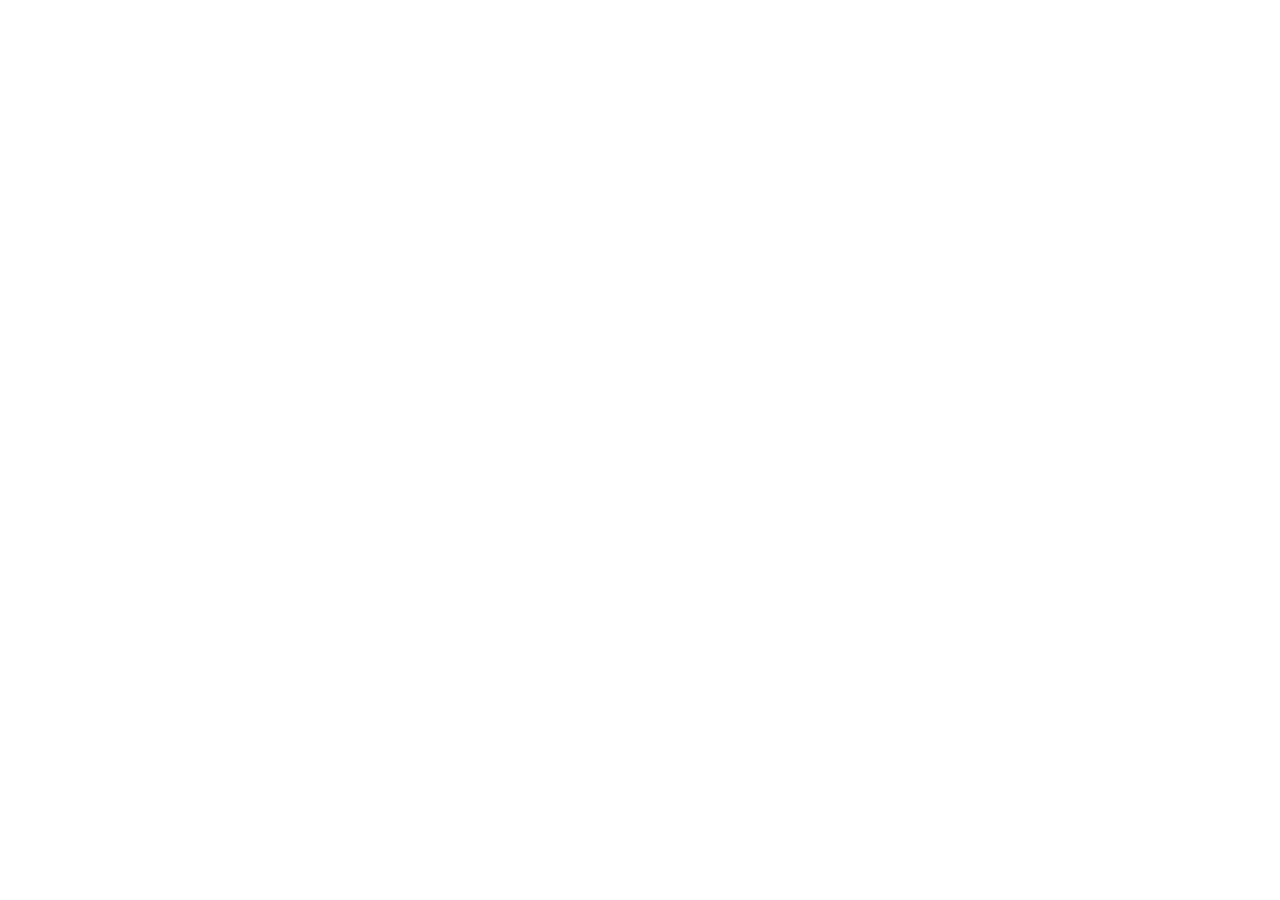
==== index.html @ bbce87a4 "Initial project structure" ====
<!DOCTYPE html>
<html lang="en">
<head>
  <meta charset="UTF-8">
  <meta name="viewport" content="width=device-width, initial-scale=1.0">
  <title>NovaCart - E-Commerce Company</title>
</head>
<body>
  
</body>
</html>
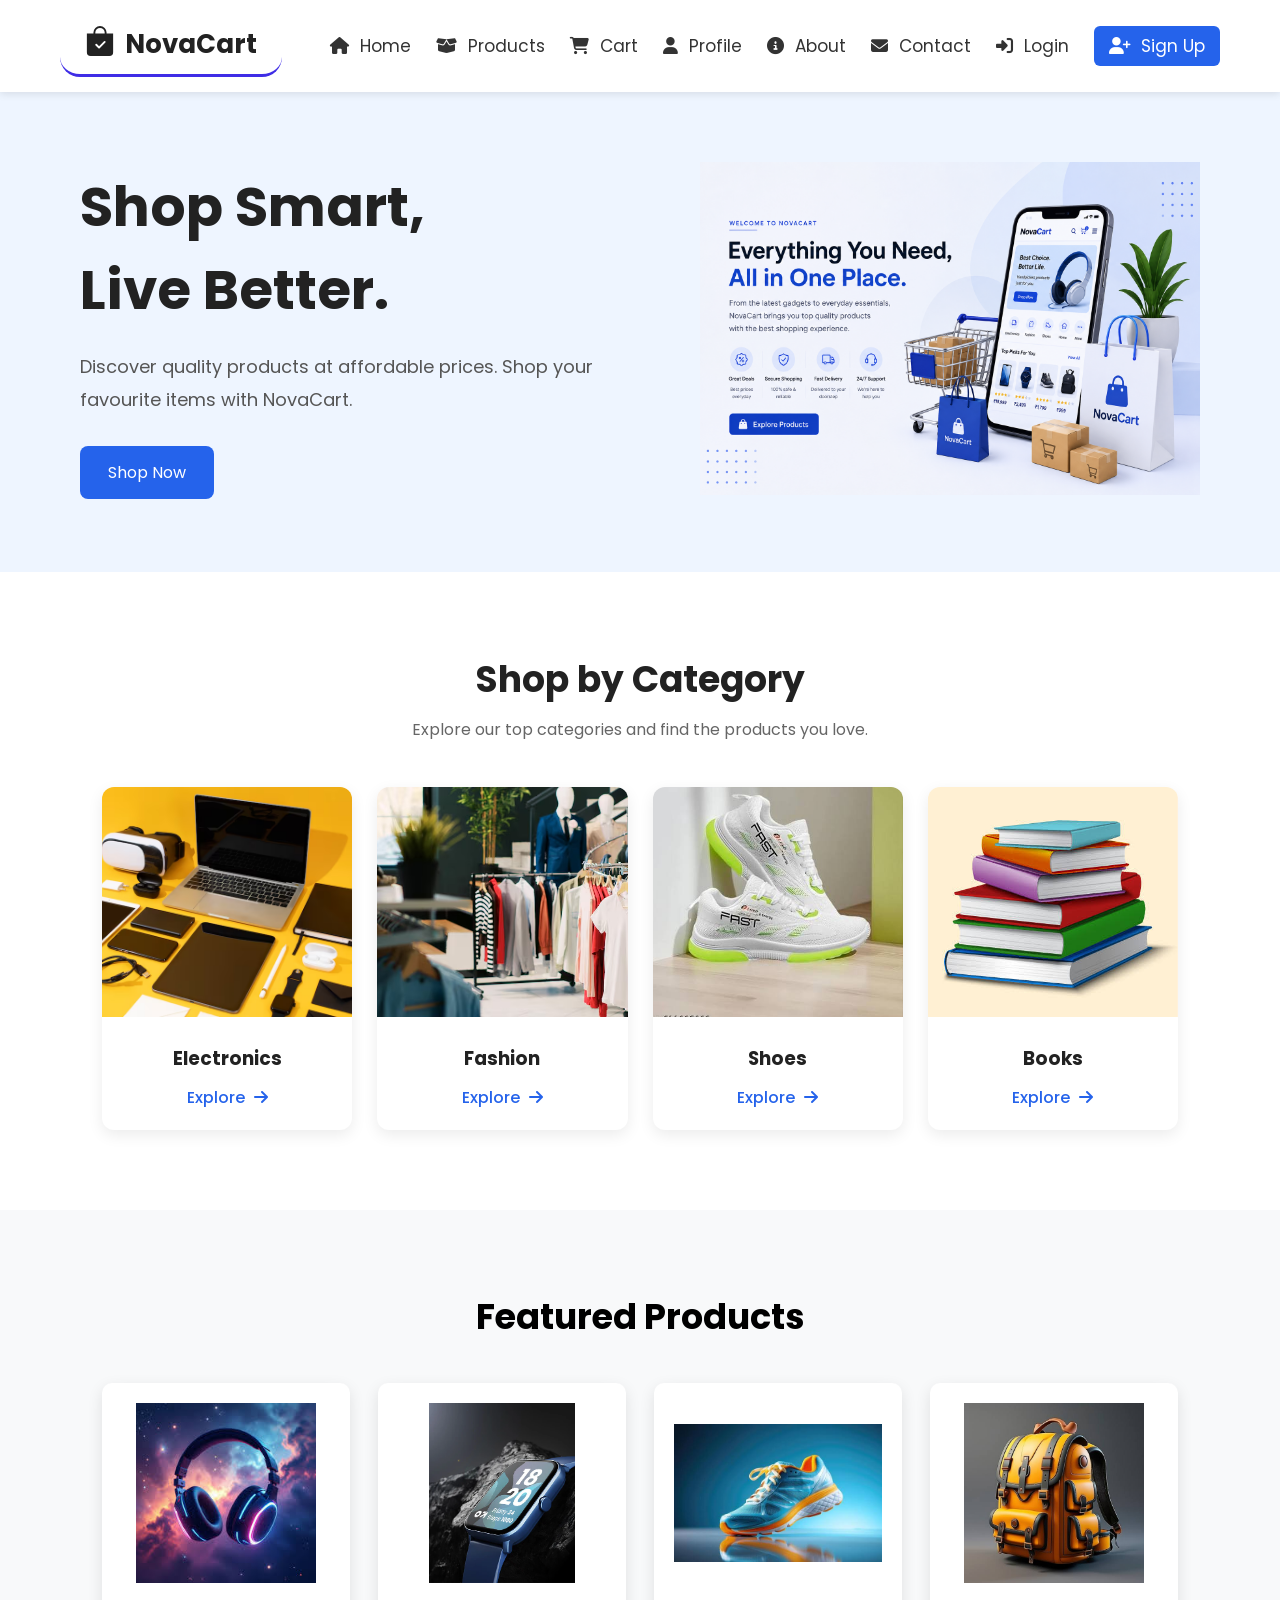
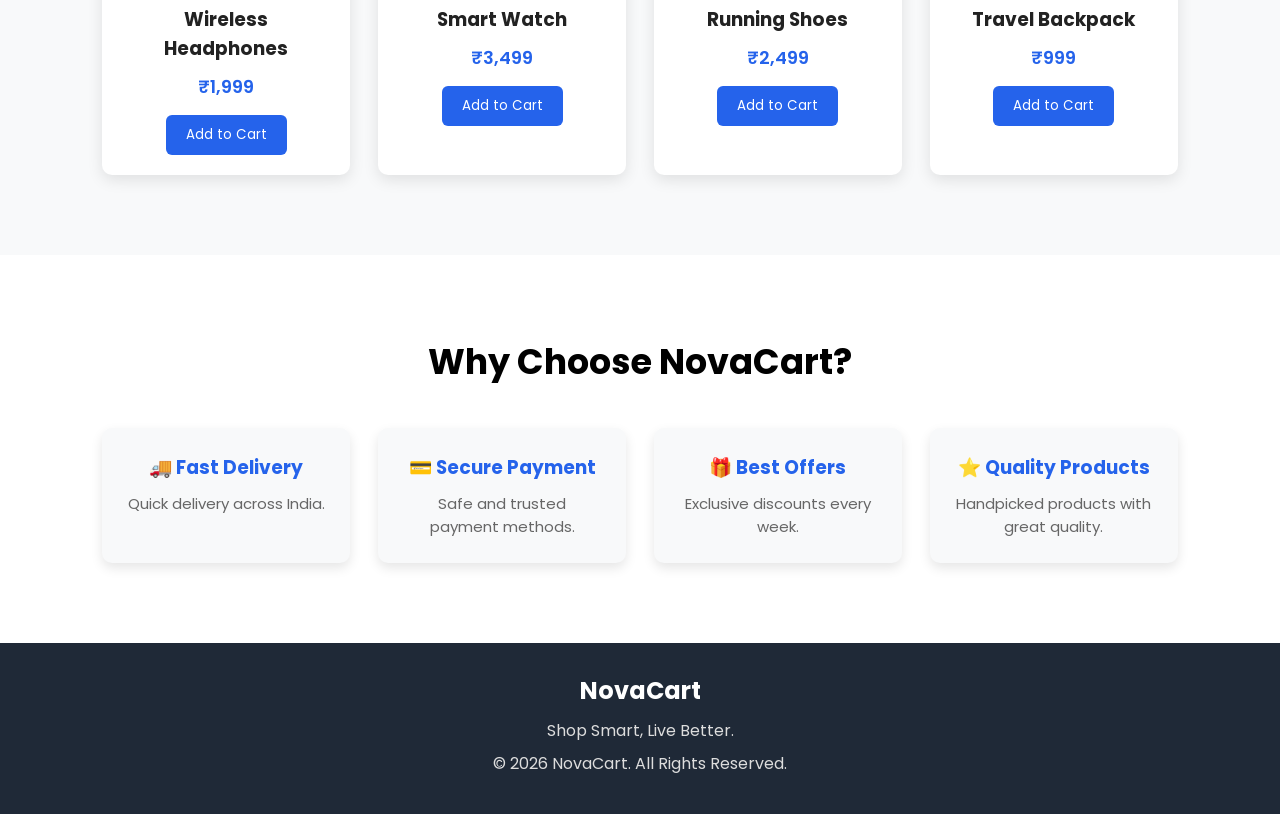
==== commit 6b789b5d: "Complete Homepage Design" ====
--- a/index.html
+++ b/index.html
@@ -1,11 +1,192 @@
 <!DOCTYPE html>
 <html lang="en">
+
 <head>
   <meta charset="UTF-8">
   <meta name="viewport" content="width=device-width, initial-scale=1.0">
   <title>NovaCart - E-Commerce Company</title>
+  <link rel="stylesheet" href="css/style.css">
+  <link rel="stylesheet" href="https://cdnjs.cloudflare.com/ajax/libs/font-awesome/6.7.2/css/all.min.css">
+  <link rel="preconnect" href="https://fonts.googleapis.com">
+  <link rel="preconnect" href="https://fonts.gstatic.com" crossorigin>
+  <link href="https://fonts.googleapis.com/css2?family=Poppins:wght@300;400;500;600;700&display=swap" rel="stylesheet">
 </head>
+
 <body>
-  
+  <header>
+    <nav class="navbar">
+
+      <div class="logo">
+        <a href="index.html">
+          <div class="icon">
+          <svg xmlns="http://www.w3.org/2000/svg" width="30" height="30" fill="currentColor"
+            class="bi bi-bag-check-fill" viewBox="0 0 16 16">
+            <path fill-rule="evenodd"
+              d="M10.5 3.5a2.5 2.5 0 0 0-5 0V4h5zm1 0V4H15v10a2 2 0 0 1-2 2H3a2 2 0 0 1-2-2V4h3.5v-.5a3.5 3.5 0 1 1 7 0m-.646 5.354a.5.5 0 0 0-.708-.708L7.5 10.793 6.354 9.646a.5.5 0 1 0-.708.708l1.5 1.5a.5.5 0 0 0 .708 0z" />
+          </svg>
+          </div>
+          <span>NovaCart</span>
+        </a>
+      </div>
+
+      <ul class="nav-links">
+        <li><a href="index.html"><i class="fa-solid fa-house"></i> Home</a></li>
+        <li><a href="products.html"><i class="fa-solid fa-box-open"></i> Products</a></li>
+        <li><a href="cart.html"><i class="fa-solid fa-cart-shopping"></i> Cart</a></li>
+        <li><a href="profile.html"><i class="fa-solid fa-user"></i> Profile</a></li>
+        <li><a href="about.html"><i class="fa-solid fa-circle-info"></i> About</a></li>
+        <li><a href="contact.html"><i class="fa-solid fa-envelope"></i> Contact</a></li>
+        <li><a href="login.html"><i class="fa-solid fa-right-to-bracket"></i> Login</a></li>
+        <li><a href="signup.html" class="signup-btn"><i class="fa-solid fa-user-plus"></i> Sign Up</a></li>
+      </ul>
+
+    </nav>
+  </header>
+  <section class="hero">
+
+    <div class="hero-text">
+
+      <h1>Shop Smart,<br>Live Better.</h1>
+
+      <p>
+        Discover quality products at affordable prices.
+        Shop your favourite items with NovaCart.
+      </p>
+
+      <a href="products.html" class="btn">
+        Shop Now
+      </a>
+
+    </div>
+
+    <div class="hero-img">
+      <img src="imgs/hero_img.png" alt="img">
+    </div>
+
+  </section>
+
+  <section class="categories">
+
+    <h2>Shop by Category</h2>
+    <p class="category-text">
+      Explore our top categories and find the products you love.
+    </p>
+
+    <div class="category-box">
+
+      <div class="card">
+        <img src="imgs/electronic_img2.avif" alt="Electronics">
+        <div class="card-content">
+          <h3>Electronics</h3>
+          <a href="products.html">Explore <i class="fa-solid fa-arrow-right"></i></a>
+        </div>
+      </div>
+
+      <div class="card">
+        <img src="imgs/fashion_img.avif" alt="Fashion">
+        <div class="card-content">
+          <h3>Fashion</h3>
+          <a href="products.html">Explore <i class="fa-solid fa-arrow-right"></i></a>
+        </div>
+      </div>
+
+      <div class="card">
+        <img src="imgs/shoes_img2.jpg" alt="Shoes">
+        <div class="card-content">
+          <h3>Shoes</h3>
+          <a href="products.html">Explore <i class="fa-solid fa-arrow-right"></i></a>
+        </div>
+      </div>
+
+      <div class="card">
+        <img src="imgs/book_img2.jpg" alt="Books">
+        <div class="card-content">
+          <h3>Books</h3>
+          <a href="products.html">Explore <i class="fa-solid fa-arrow-right"></i></a>
+        </div>
+      </div>
+
+    </div>
+
+  </section>
+
+ <section class="products">
+
+    <h2>Featured Products</h2>
+
+    <div class="product-box">
+
+        <div class="product-card">
+            <img src="imgs/headphone_img.jpg" alt="Headphones">
+            <h3>Wireless Headphones</h3>
+            <p>₹1,999</p>
+            <button>Add to Cart</button>
+        </div>
+
+        <div class="product-card">
+            <img src="imgs/s_watch_img.webp" alt="Smart Watch">
+            <h3>Smart Watch</h3>
+            <p>₹3,499</p>
+            <button>Add to Cart</button>
+        </div>
+
+        <div class="product-card">
+            <img src="imgs/shoes.jpg" alt="Running Shoes">
+            <h3>Running Shoes</h3>
+            <p>₹2,499</p>
+            <button>Add to Cart</button>
+        </div>
+
+        <div class="product-card">
+            <img src="imgs/backpak_img.jpg" alt="Backpack">
+            <h3>Travel Backpack</h3>
+            <p>₹999</p>
+            <button>Add to Cart</button>
+        </div>
+
+    </div>
+
+</section>
+
+  <section class="why">
+
+    <h2>Why Choose NovaCart?</h2>
+
+    <div class="why-box">
+
+      <div>
+        <h3>🚚 Fast Delivery</h3>
+        <p>Quick delivery across India.</p>
+      </div>
+
+      <div>
+        <h3>💳 Secure Payment</h3>
+        <p>Safe and trusted payment methods.</p>
+      </div>
+
+      <div>
+        <h3>🎁 Best Offers</h3>
+        <p>Exclusive discounts every week.</p>
+      </div>
+
+      <div>
+        <h3>⭐ Quality Products</h3>
+        <p>Handpicked products with great quality.</p>
+      </div>
+
+    </div>
+
+  </section>
+
+  <footer>
+
+    <h2>NovaCart</h2>
+
+    <p>Shop Smart, Live Better.</p>
+
+    <p>© 2026 NovaCart. All Rights Reserved.</p>
+
+  </footer>
 </body>
+
 </html>
--- a/css/style.css
+++ b/css/style.css
@@ -0,0 +1,385 @@
+*{
+    margin: 0;
+    padding: 0;
+    box-sizing: border-box;
+    font-family: "Poppins", sans-serif;
+}
+
+body{
+    background: #f8f9fa;
+}
+
+.navbar{
+    display: flex;
+    justify-content: space-between;
+    align-items: center;
+    padding: 15px 60px;
+    background: #fff;
+    box-shadow: 0 2px 8px rgba(0,0,0,.1);
+    position: sticky;
+    top: 0;
+    z-index: 100;
+}
+
+.logo a{
+    display: flex;
+    align-items: center;
+    text-decoration: none;
+    color: #222;
+    gap: 10px;
+    border-bottom: 3px rgb(63, 45, 230) solid;
+    padding: 10px 25px;
+    border-radius: 20px;
+    transition: 0.7s;
+}
+
+.logo a:hover {
+      border-top: 3px rgb(63, 45, 230) solid;
+      color: #1d4ed8;
+      border-bottom: none;
+}
+/* 
+.logo .icon{
+    width: 10px;
+    height: 10px;
+}  */
+
+.logo span{
+    font-size: 26px;
+    font-weight: bold;
+}
+
+/* nav links */
+.nav-links{
+    display: flex;
+    list-style: none;
+    gap: 25px;
+}
+
+.nav-links a{
+    text-decoration: none;
+    color: #333;
+    font-size: 17px;
+    transition: .3s;
+}
+
+.nav-links a:hover{
+    color: #2563eb;
+}
+
+.nav-links i{
+    margin-right: 6px;
+}
+
+/* sign up btn */
+.signup-btn{
+    background: #2563eb;
+    color: white !important;
+    padding: 8px 15px;
+    border-radius: 6px;
+}
+
+.signup-btn:hover{
+    background: #1d4ed8;
+}
+
+/* Hero Section */
+
+.hero{
+    display:flex;
+    justify-content:space-between;
+    align-items:center;
+    padding:70px 80px;
+    background:#eef5ff;
+}
+
+.hero-text{
+    width:50%;
+}
+
+.hero-text h1{
+    font-size:55px;
+    color:#222;
+    margin-bottom:20px;
+}
+
+.hero-text p{
+    font-size:18px;
+    color:#555;
+    line-height:1.8;
+    margin-bottom:30px;
+}
+
+.btn{
+    display:inline-block;
+    text-decoration:none;
+    background:#2563eb;
+    color:#fff;
+    padding:14px 28px;
+    border-radius:8px;
+    transition:.3s;
+}
+
+.btn:hover{
+    background:#1d4ed8;
+}
+
+.hero-img{
+    width:45%;
+    text-align:right;
+}
+
+.hero-img img{
+    width:100%;
+    max-width:500px;
+}
+
+/* Categories */
+
+.categories{
+    padding: 80px 8%;
+    text-align: center;
+    background: #fff;
+}
+
+.categories h2{
+    font-size: 36px;
+    color: #222;
+    margin-bottom: 10px;
+}
+
+.category-text{
+    color: #666;
+    margin-bottom: 45px;
+}
+
+.category-box{
+    display: grid;
+    grid-template-columns: repeat(4,1fr);
+    gap: 25px;
+}
+
+.card{
+    background: #fff;
+    border-radius: 12px;
+    overflow: hidden;
+    box-shadow: 0 5px 15px rgba(0,0,0,.08);
+    transition: .3s;
+}
+
+.card:hover{
+    transform: translateY(-8px);
+    box-shadow: 0 12px 25px rgba(0,0,0,.15);
+}
+
+.card img{
+    width: 100%;
+    height: 230px;
+    object-fit: cover;
+}
+
+.card-content{
+    padding: 20px;
+}
+
+.card-content h3{
+    margin-bottom: 12px;
+    color: #222;
+}
+
+.card-content a{
+    text-decoration: none;
+    color: #2563eb;
+    font-weight: 500;
+}
+
+.card-content a i{
+    margin-left: 5px;
+    transition: .3s;
+}
+
+.card-content a:hover i{
+    margin-left: 10px;
+}
+
+/* Products */
+
+.products{
+    padding: 80px 8%;
+    background: #f8f9fa;
+}
+
+.products h2{
+    text-align: center;
+    font-size: 35px;
+    margin-bottom: 40px;
+}
+
+.product-box{
+    display: flex;
+    justify-content: space-between;
+    gap: 20px;
+    flex-wrap: wrap;
+}
+
+.product-card{
+    width: 23%;
+    background: white;
+    border-radius: 10px;
+    padding: 20px;
+    text-align: center;
+    box-shadow: 0 5px 15px rgba(0,0,0,.1);
+    transition: 0.3s;
+}
+
+.product-card:hover{
+    transform: translateY(-8px);
+}
+
+.product-card img{
+    width: 100%;
+    height: 180px;
+    object-fit: contain;
+}
+
+.product-card h3{
+    margin: 15px 0 10px;
+    color: #222;
+}
+
+.product-card p{
+    color: #2563eb;
+    font-size: 18px;
+    font-weight: 600;
+    margin-bottom: 15px;
+}
+
+.product-card button{
+    background: #2563eb;
+    color: white;
+    border: none;
+    padding: 10px 20px;
+    border-radius: 6px;
+    cursor: pointer;
+    transition: 0.3s;
+}
+
+.product-card button:hover{
+    background: #1d4ed8;
+}
+
+/* Why Choose Us */
+
+.why{
+    padding: 80px 8%;
+    background: #fff;
+    text-align: center;
+}
+
+.why h2{
+    font-size: 35px;
+    margin-bottom: 40px;
+}
+
+.why-box{
+    display: flex;
+    justify-content: space-between;
+    gap: 20px;
+    flex-wrap: wrap;
+}
+
+.why-box div{
+    width: 23%;
+    background: #f8f9fa;
+    padding: 25px;
+    border-radius: 10px;
+    box-shadow: 0 5px 12px rgba(0,0,0,.1);
+    transition: 0.3s;
+}
+
+.why-box div:hover{
+    transform: translateY(-8px);
+}
+
+.why-box h3{
+    margin-bottom: 10px;
+    color: #2563eb;
+}
+
+.why-box p{
+    color: #666;
+    font-size: 15px;
+}
+
+/* Footer */
+
+footer{
+    background: #1f2937;
+    color: white;
+    text-align: center;
+    padding: 30px 20px;
+}
+
+footer h2{
+    margin-bottom: 10px;
+}
+
+footer p{
+    margin: 8px 0;
+    color: #ddd;
+}
+
+/* =========================
+   Mobile (768px)
+========================= */
+
+@media (max-width:768px){
+
+    .navbar{
+        padding:20px;
+    }
+
+    .nav-links{
+        flex-direction: column;
+        align-items: center;
+    }
+
+    .hero{
+        padding:50px 20px;
+    }
+
+    .hero-text h1{
+        font-size:34px;
+    }
+
+    .hero-text p{
+        font-size:16px;
+    }
+
+    .categories,
+    .products,
+    .why{
+        padding:60px 20px;
+    }
+
+    .category-box{
+        grid-template-columns:1fr;
+    }
+
+    .product-box{
+        justify-content:center;
+    }
+
+    .product-card{
+        width:100%;
+    }
+
+    .why-box div{
+        width:100%;
+    }
+
+    .hero-img img{
+        max-width:320px;
+    }
+
+}
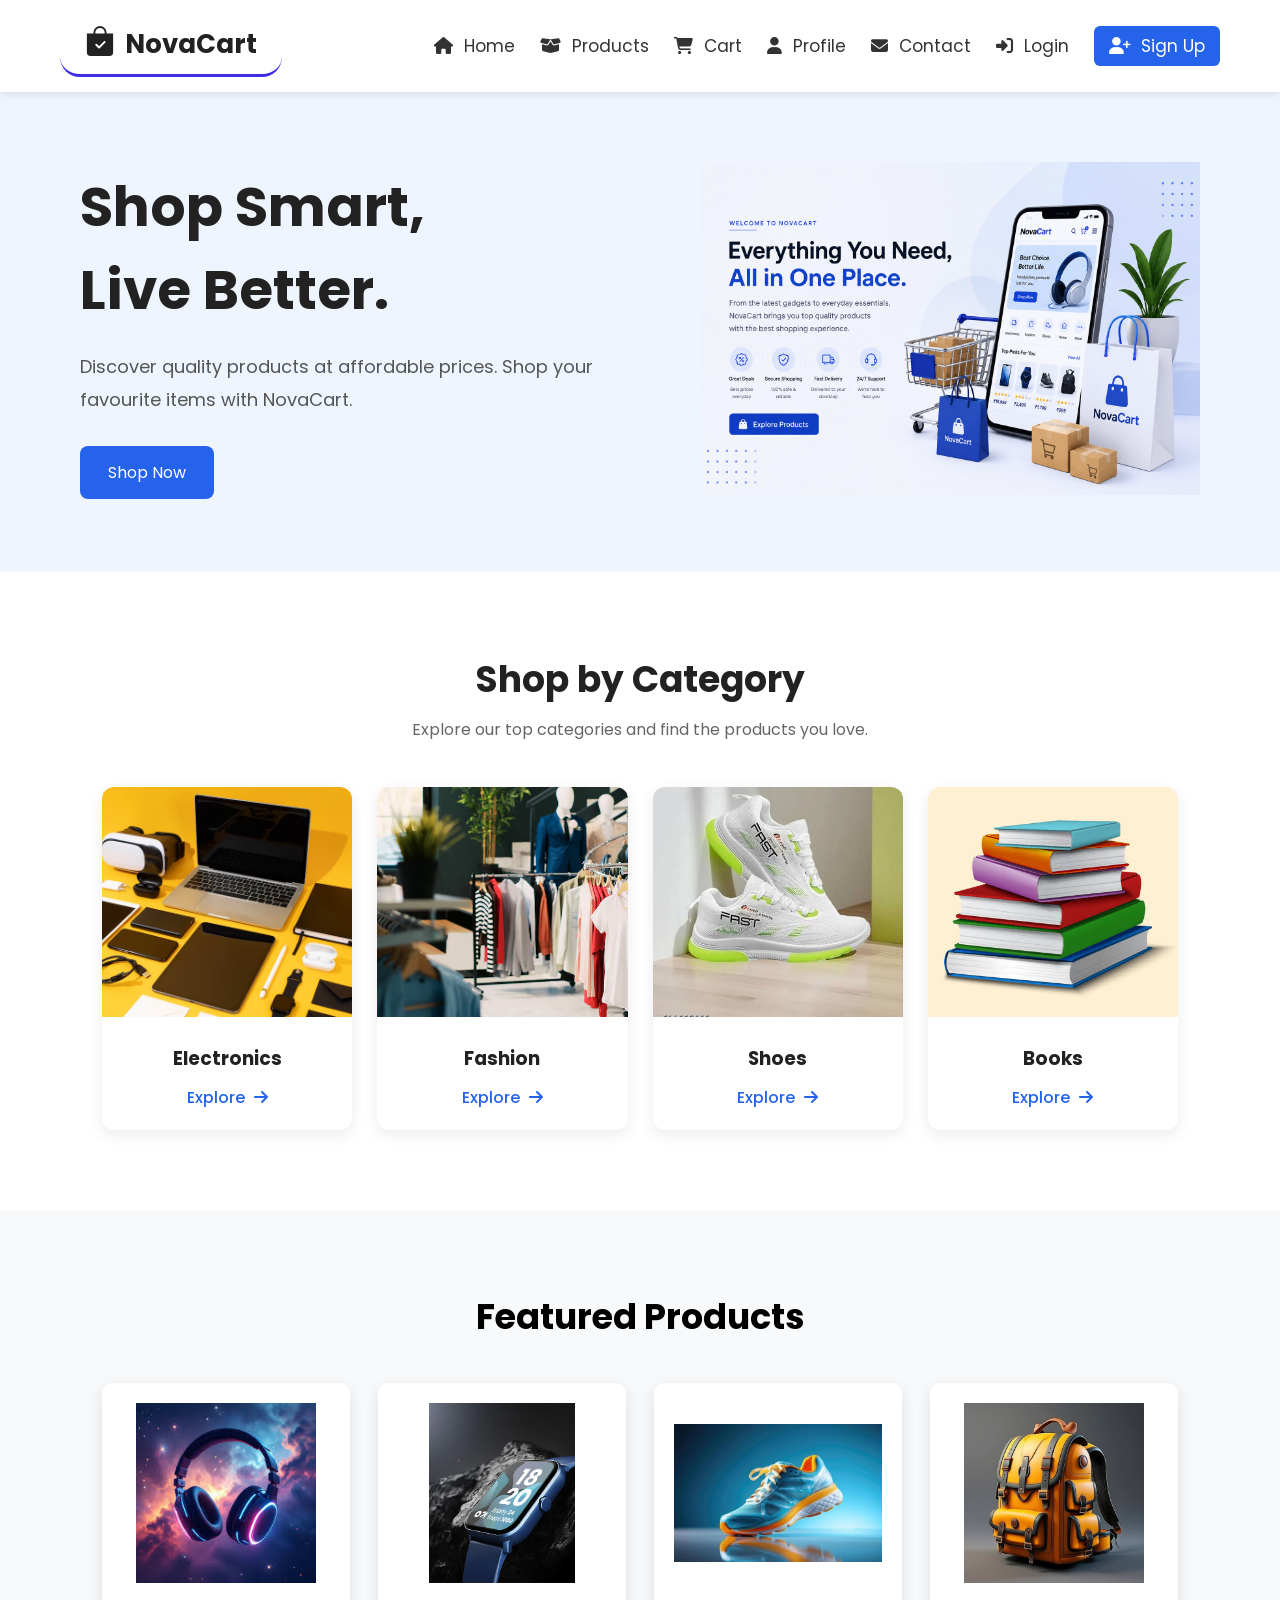
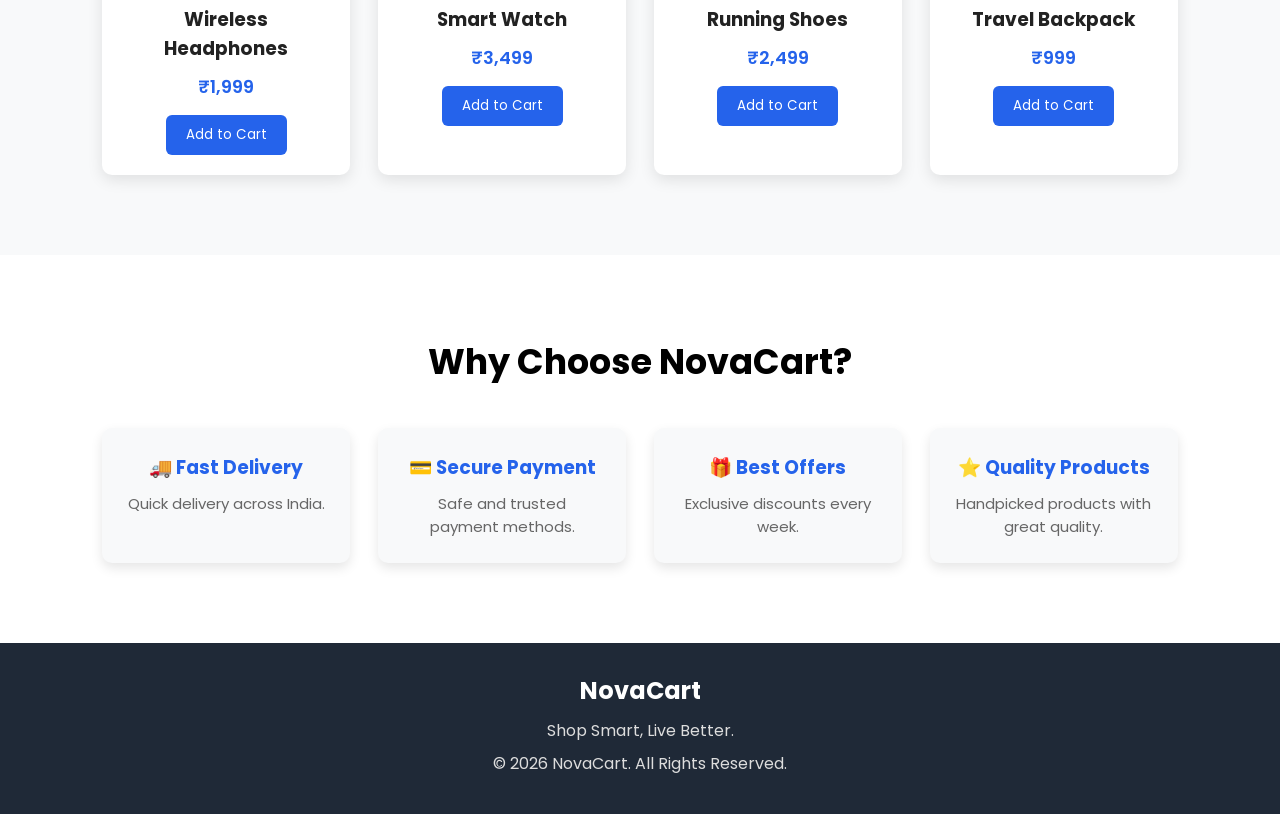
==== commit 96c5fc26: "Add products page" ====
--- a/index.html
+++ b/index.html
@@ -34,7 +34,6 @@
         <li><a href="products.html"><i class="fa-solid fa-box-open"></i> Products</a></li>
         <li><a href="cart.html"><i class="fa-solid fa-cart-shopping"></i> Cart</a></li>
         <li><a href="profile.html"><i class="fa-solid fa-user"></i> Profile</a></li>
-        <li><a href="about.html"><i class="fa-solid fa-circle-info"></i> About</a></li>
         <li><a href="contact.html"><i class="fa-solid fa-envelope"></i> Contact</a></li>
         <li><a href="login.html"><i class="fa-solid fa-right-to-bracket"></i> Login</a></li>
         <li><a href="signup.html" class="signup-btn"><i class="fa-solid fa-user-plus"></i> Sign Up</a></li>
--- a/css/style.css
+++ b/css/style.css
@@ -247,6 +247,12 @@
     color: #222;
 }
 
+.products p{
+    color: #666;
+    margin-bottom: 40px;
+    font-size: large;
+}
+
 .product-card p{
     color: #2563eb;
     font-size: 18px;
